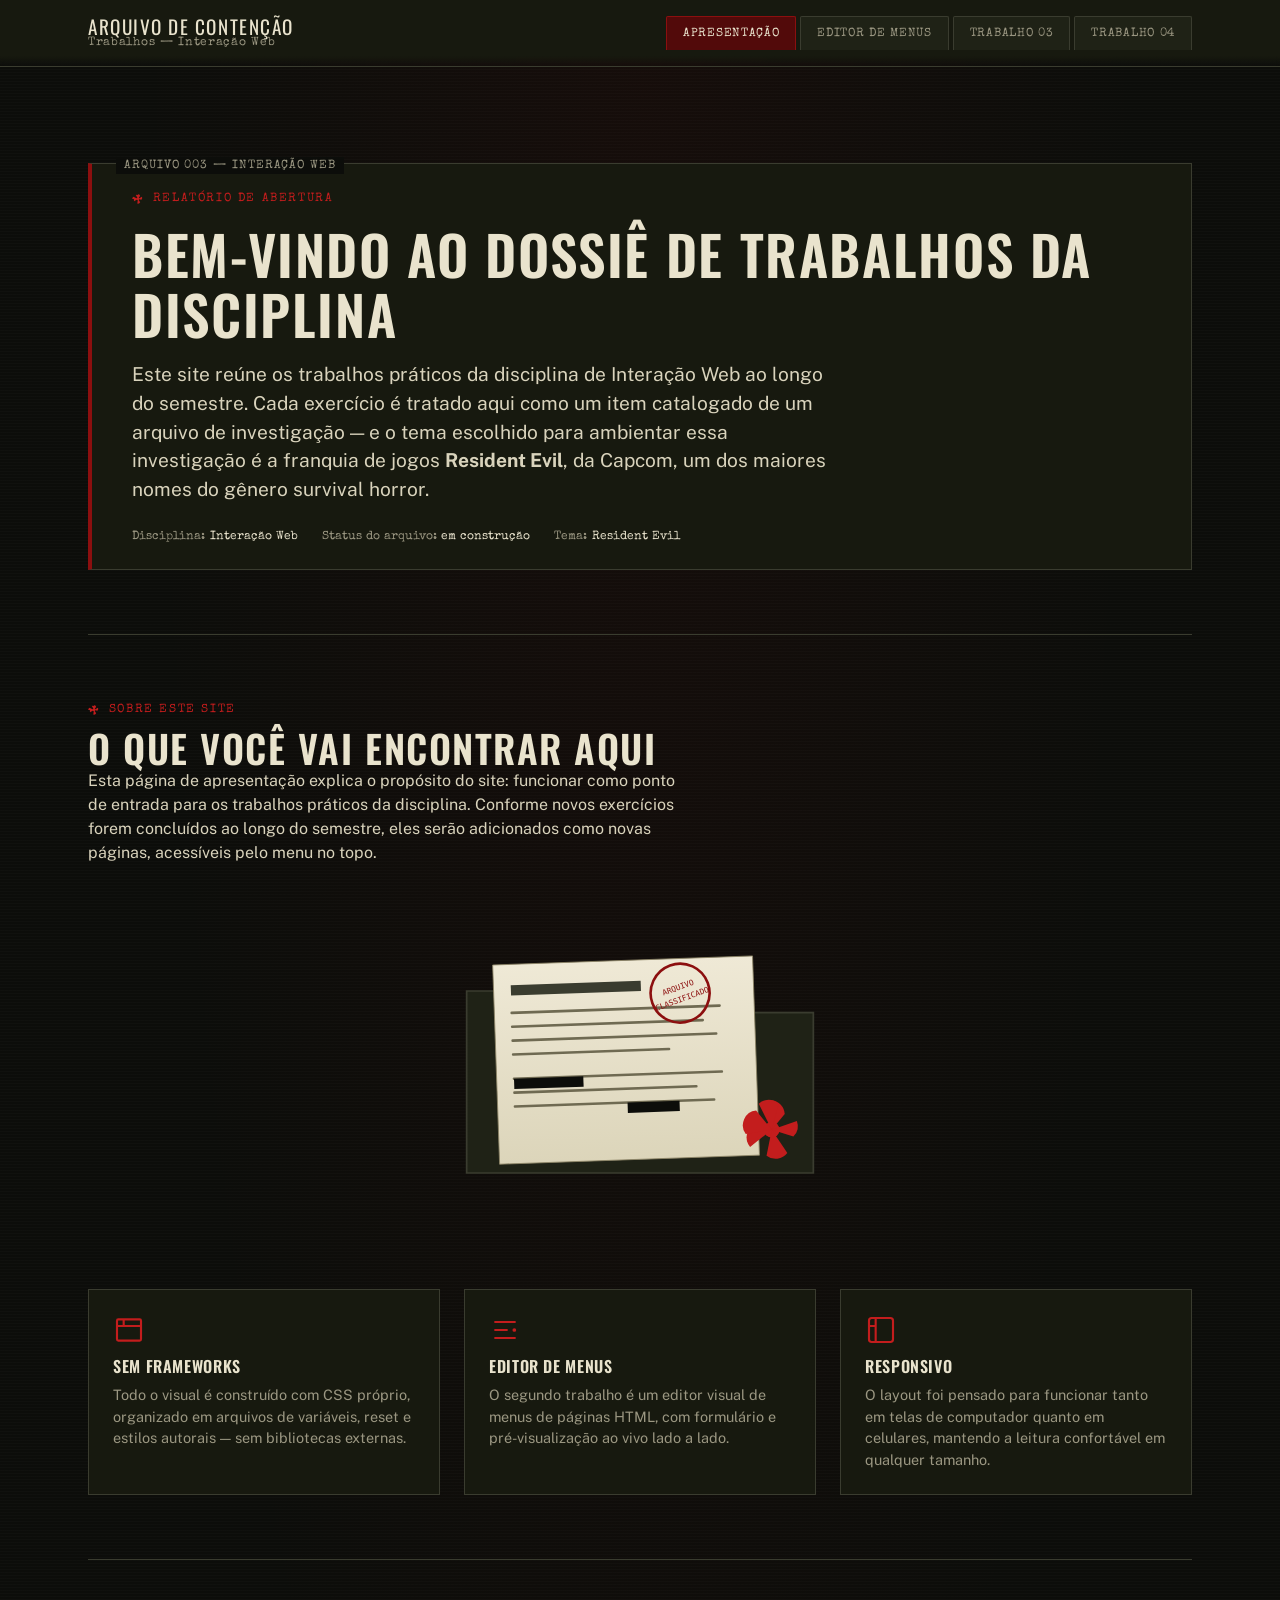
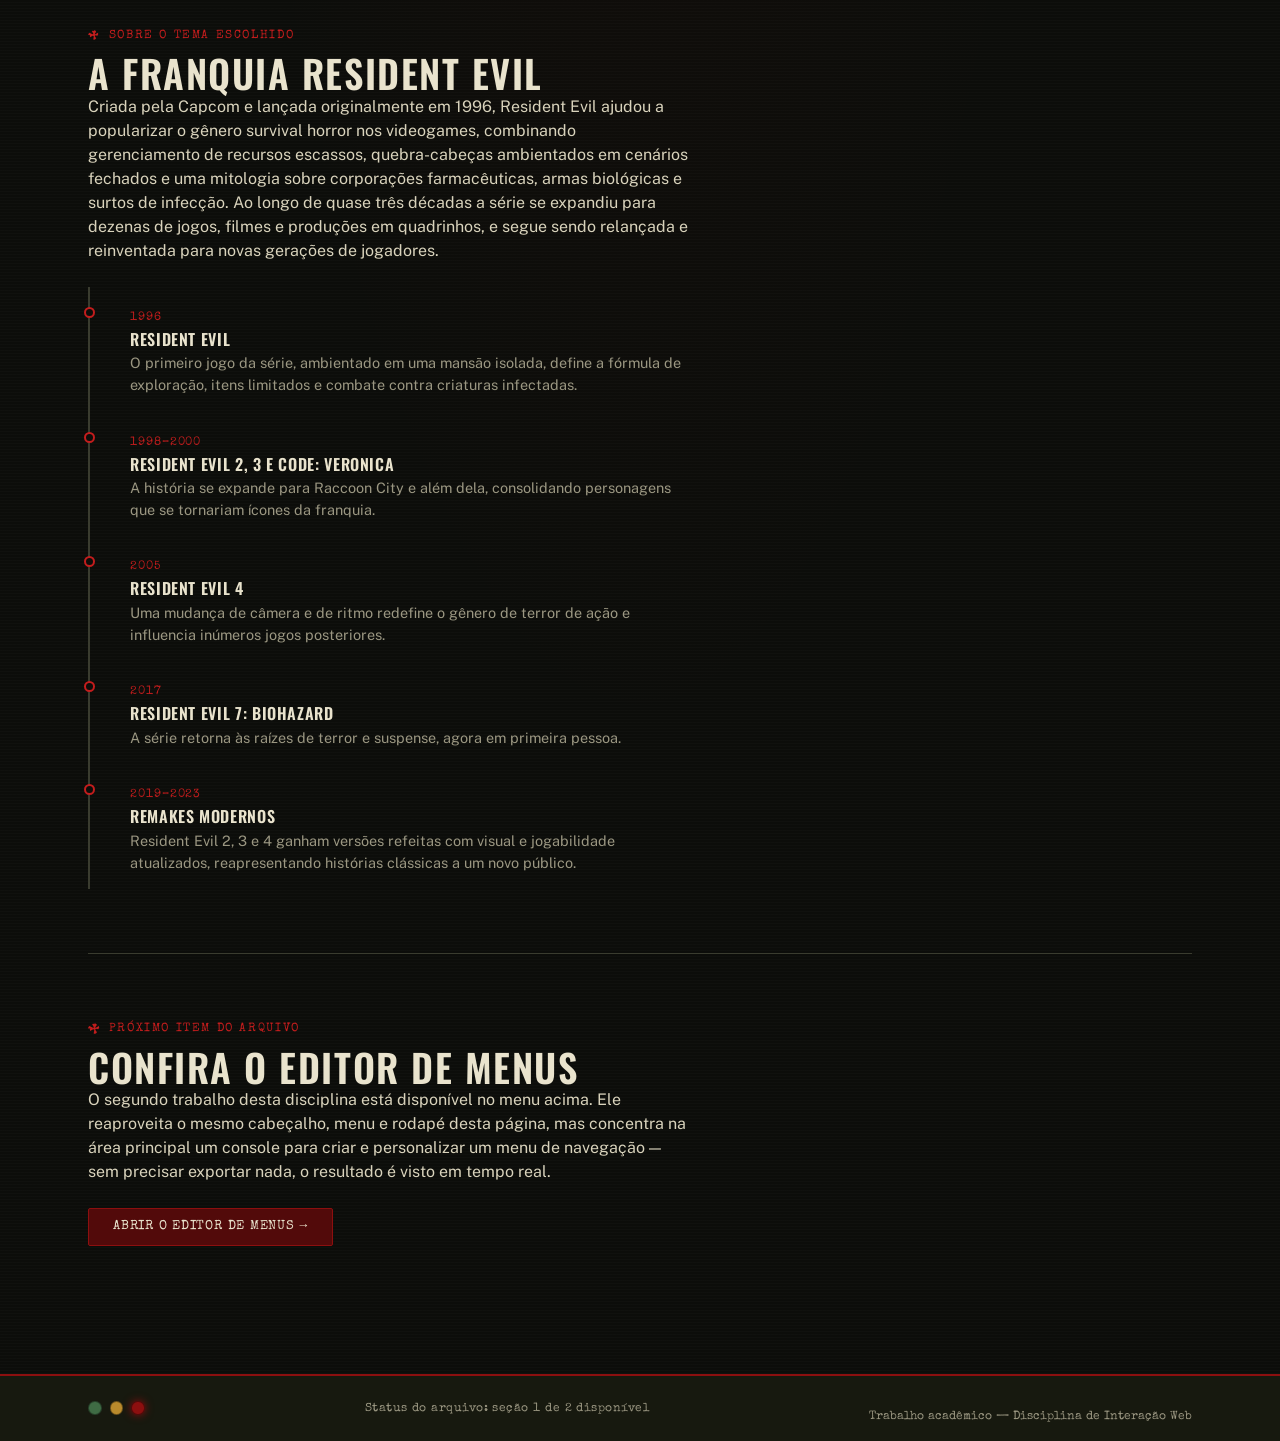
==== index.html @ 489d4659 "First work of Interaction Design" ====
<!DOCTYPE html>
<html lang="pt-BR">
<head>
<meta charset="UTF-8">
<meta name="viewport" content="width=device-width, initial-scale=1.0">
<title>Arquivo de Contenção — Interação Web</title>
<meta name="description" content="Site de apresentação dos trabalhos da disciplina de Interação Web, com tema inspirado na franquia de jogos Resident Evil.">
<link rel="preconnect" href="https://fonts.googleapis.com">
<link rel="preconnect" href="https://fonts.gstatic.com" crossorigin>
<link href="https://fonts.googleapis.com/css2?family=Oswald:wght@500;600;700&family=Public+Sans:wght@400;500;600&family=Special+Elite&display=swap" rel="stylesheet">
<link rel="stylesheet" href="css/variables.css">
<link rel="stylesheet" href="css/reset.css">
<link rel="stylesheet" href="css/base.css">
<link rel="stylesheet" href="css/layout.css">
<link rel="stylesheet" href="css/components.css">
</head>
<body>
<a class="skip-link" href="#conteudo">Pular para o conteúdo</a>

<header class="site-header">
  <div class="wrap site-header__bar">
    <div class="brand">      
      <span class="brand__text">
        <span class="brand__title">Arquivo de Contenção</span>
        <span class="brand__subtitle">Trabalhos — Interação Web</span>
      </span>
    </div>

    <nav class="site-nav" aria-label="Navegação principal">
      <ul class="site-nav__list">
        <li><a class="site-nav__link" href="index.html" aria-current="page">Apresentação</a></li>
        <li><a class="site-nav__link" href="editor.html">Editor de Menus</a></li>
        <li><a class="site-nav__link" href="#" aria-disabled="true" title="Ainda não publicado">Trabalho 03 <span class="visually-hidden">(em breve)</span></a></li>
        <li><a class="site-nav__link" href="#" aria-disabled="true" title="Ainda não publicado">Trabalho 04 <span class="visually-hidden">(em breve)</span></a></li>
      </ul>
    </nav>
  </div>
</header>

<main class="site-main" id="conteudo">
  <div class="wrap">

    <section class="section hero" aria-labelledby="hero-title">
      <div class="hero__file">
        <p class="eyebrow">Relatório de abertura</p>
        <h1 class="hero__title" id="hero-title">Bem-vindo ao dossiê de trabalhos da disciplina</h1>
        <p class="hero__lede">
          Este site reúne os trabalhos práticos da disciplina de Interação Web ao longo do
          semestre. Cada exercício é tratado aqui como um item catalogado de um arquivo de
          investigação — e o tema escolhido para ambientar essa investigação é a franquia de
          jogos <strong>Resident Evil</strong>, da Capcom, um dos maiores nomes do gênero
          survival horror.
        </p>
        <dl class="hero__meta">
          <div><dt>Disciplina:</dt><dd>Interação Web</dd></div>
          <div><dt>Status do arquivo:</dt><dd>em construção</dd></div>
          <div><dt>Tema:</dt><dd>Resident Evil</dd></div>
        </dl>
      </div>
    </section>

    <section class="section" aria-labelledby="sobre-site-title">
      <div class="section__head">
        <p class="eyebrow">Sobre este site</p>
        <h2 id="sobre-site-title">O que você vai encontrar aqui</h2>
        <p>
          Esta página de apresentação explica o propósito do site: funcionar como ponto de
          entrada para os trabalhos práticos da disciplina. Conforme novos exercícios forem
          concluídos ao longo do semestre, eles serão adicionados como novas páginas,
          acessíveis pelo menu no topo.
        </p>
      </div>

      <img class="hero-figure" src="img/hero-dossier.svg" alt="Ilustração de uma pasta de arquivo aberta com um relatório datilografado, um carimbo de classificado e um marcador de biorrisco" width="480" height="360" loading="lazy">

      <div class="card-grid card-grid--spaced">
        <article class="card">
          <svg class="card__icon" viewBox="0 0 24 24" fill="none" stroke="currentColor" stroke-width="1.6" aria-hidden="true"><rect x="3" y="4" width="18" height="16" rx="1"/><path d="M3 9h18M8 4v5"/></svg>
          <h3>Sem frameworks</h3>
          <p>Todo o visual é construído com CSS próprio, organizado em arquivos de variáveis, reset e estilos autorais — sem bibliotecas externas.</p>
        </article>
        <article class="card">
          <svg class="card__icon" viewBox="0 0 24 24" fill="none" stroke="currentColor" stroke-width="1.6" aria-hidden="true"><path d="M4 6h16M4 12h10M4 18h16"/><circle cx="19" cy="12" r="1.4" fill="currentColor" stroke="none"/></svg>
          <h3>Editor de menus</h3>
          <p>O segundo trabalho é um editor visual de menus de páginas HTML, com formulário e pré-visualização ao vivo lado a lado.</p>
        </article>
        <article class="card">
          <svg class="card__icon" viewBox="0 0 24 24" fill="none" stroke="currentColor" stroke-width="1.6" aria-hidden="true"><rect x="3" y="3" width="18" height="18" rx="2"/><path d="M8 3v18M3 9h5"/></svg>
          <h3>Responsivo</h3>
          <p>O layout foi pensado para funcionar tanto em telas de computador quanto em celulares, mantendo a leitura confortável em qualquer tamanho.</p>
        </article>
      </div>
    </section>

    <section class="section" aria-labelledby="franquia-title">
      <div class="section__head">
        <p class="eyebrow">Sobre o tema escolhido</p>
        <h2 id="franquia-title">A franquia Resident Evil</h2>
        <p>
          Criada pela Capcom e lançada originalmente em 1996, Resident Evil ajudou a
          popularizar o gênero survival horror nos videogames, combinando gerenciamento de
          recursos escassos, quebra-cabeças ambientados em cenários fechados e uma mitologia
          sobre corporações farmacêuticas, armas biológicas e surtos de infecção. Ao longo de
          quase três décadas a série se expandiu para dezenas de jogos, filmes e produções em
          quadrinhos, e segue sendo relançada e reinventada para novas gerações de jogadores.
        </p>
      </div>

      <ol class="timeline">
        <li class="timeline__entry">
          <span class="timeline__year">1996</span>
          <h3>Resident Evil</h3>
          <p>O primeiro jogo da série, ambientado em uma mansão isolada, define a fórmula de exploração, itens limitados e combate contra criaturas infectadas.</p>
        </li>
        <li class="timeline__entry">
          <span class="timeline__year">1998–2000</span>
          <h3>Resident Evil 2, 3 e Code: Veronica</h3>
          <p>A história se expande para Raccoon City e além dela, consolidando personagens que se tornariam ícones da franquia.</p>
        </li>
        <li class="timeline__entry">
          <span class="timeline__year">2005</span>
          <h3>Resident Evil 4</h3>
          <p>Uma mudança de câmera e de ritmo redefine o gênero de terror de ação e influencia inúmeros jogos posteriores.</p>
        </li>
        <li class="timeline__entry">
          <span class="timeline__year">2017</span>
          <h3>Resident Evil 7: Biohazard</h3>
          <p>A série retorna às raízes de terror e suspense, agora em primeira pessoa.</p>
        </li>
        <li class="timeline__entry">
          <span class="timeline__year">2019–2023</span>
          <h3>Remakes modernos</h3>
          <p>Resident Evil 2, 3 e 4 ganham versões refeitas com visual e jogabilidade atualizados, reapresentando histórias clássicas a um novo público.</p>
        </li>
      </ol>
    </section>

    <section class="section" aria-labelledby="proximo-title">
      <div class="section__head">
        <p class="eyebrow">Próximo item do arquivo</p>
        <h2 id="proximo-title">Confira o editor de menus</h2>
        <p>
          O segundo trabalho desta disciplina está disponível no menu acima. Ele reaproveita o
          mesmo cabeçalho, menu e rodapé desta página, mas concentra na área principal um
          console para criar e personalizar um menu de navegação — sem precisar exportar nada,
          o resultado é visto em tempo real.
        </p>
      </div>
      <a class="btn" href="editor.html">Abrir o editor de menus →</a>
    </section>

  </div>
</main>

<footer class="site-footer">
  <div class="wrap status-bar">
    <div class="status-bar__ampoules" aria-hidden="true">
      <span class="ampoule ampoule--safe"></span>
      <span class="ampoule ampoule--caution"></span>
      <span class="ampoule ampoule--danger"></span>
    </div>
    <p class="status-bar__text">Status do arquivo: seção 1 de 2 disponível</p>
    <p class="site-footer__credit">Trabalho acadêmico — Disciplina de Interação Web</p>
  </div>
</footer>

</body>
</html>
---- css/variables.css ----
/* ==========================================================================
   variables.css
   Tokens de design do site. Todo o restante do CSS deve consumir estas
   variáveis em vez de valores soltos, para manter consistência visual.
   ========================================================================== */

:root {
  /* --- Cores base ------------------------------------------------------- */
  --color-void:        #0c0d0a;  /* fundo principal, quase preto */
  --color-panel:        #17190f;  /* painéis, cartões, cabeçalho */
  --color-panel-raised: #1f2216;  /* elementos "acima" do painel */
  --color-line:         #3a3c2f;  /* linhas divisórias sutis */
  --color-line-strong:  #565a44;  /* linhas divisórias em destaque */

  --color-paper:   #e9e3cd;  /* "papel" de arquivo datilografado */
  --color-ink:     #d9d3bc;  /* texto claro sobre fundo escuro */
  --color-ink-dim: #9b9782;  /* texto secundário sobre fundo escuro */

  --color-blood:        #8c0f0f;  /* vermelho principal */
  --color-blood-bright: #c31d1d;  /* vermelho de destaque / hover */
  --color-blood-deep:   #520a0a;  /* vermelho escuro / sombras */

  --color-amber:  #a9822f;  /* dourado envelhecido, uso decorativo */

  --color-status-safe:    #3f6b44;
  --color-status-caution: #b98a2c;
  --color-status-danger:  #8c0f0f;

  --color-focus: #e2c14c; /* contorno de foco de teclado, alto contraste */

  /* --- Tipografia --------------------------------------------------------
     "display": títulos condensados, estilo estêncil militar
     "body":    texto corrido, legível
     "type":    máquina de escrever, usado em pequenas doses (rótulos, tags)
  -------------------------------------------------------------------------- */
  --font-display: 'Oswald', 'Arial Narrow', sans-serif;
  --font-body:    'Public Sans', -apple-system, BlinkMacSystemFont, 'Segoe UI', sans-serif;
  --font-type:    'Special Elite', 'Courier New', monospace;

  --fs-2xs: 0.72rem;
  --fs-xs:  0.8rem;
  --fs-sm:  0.9rem;
  --fs-md:  1rem;
  --fs-lg:  1.2rem;
  --fs-xl:  1.6rem;
  --fs-2xl: 2.4rem;
  --fs-3xl: 3.4rem;

  /* --- Espaçamento -------------------------------------------------------- */
  --space-3xs: 0.25rem;
  --space-2xs: 0.5rem;
  --space-xs:  0.75rem;
  --space-sm:  1rem;
  --space-md:  1.5rem;
  --space-lg:  2.5rem;
  --space-xl:  4rem;
  --space-2xl: 6rem;

  /* --- Layout --------------------------------------------------------- */
  --content-width: 72rem;
  --radius-sm: 2px;
  --radius-md: 4px;
  --border-hairline: 1px solid var(--color-line);

  /* --- Movimento --------------------------------------------------------- */
  --ease-out: cubic-bezier(0.16, 1, 0.3, 1);
  --dur-fast: 150ms;
  --dur-med:  400ms;

  /* Ícone de biorrisco (símbolo genérico de domínio público) usado como
     máscara CSS em pequenos rótulos. */
  --icon-biohazard: url("data:image/svg+xml,%3Csvg xmlns='http://www.w3.org/2000/svg' viewBox='0 0 100 100'%3E%3Cg fill='%23000'%3E%3Ccircle cx='50' cy='50' r='10'/%3E%3Cpath d='M50 50 L50 10 A20 20 0 0 1 68 22 Z'/%3E%3Cpath d='M50 50 L83 32 A20 20 0 0 1 78 56 Z'/%3E%3Cpath d='M50 50 L68 78 A20 20 0 0 1 44 88 Z'/%3E%3Cpath d='M50 50 L17 68 A20 20 0 0 1 22 44 Z'/%3E%3Cpath d='M50 50 L32 17 A20 20 0 0 1 56 22 Z'/%3E%3Cpath d='M50 50 L2 50 A20 20 0 0 1 12 32 Z'/%3E%3C/g%3E%3C/svg%3E");
}

@media (prefers-reduced-motion: reduce) {
  :root {
    --dur-fast: 0ms;
    --dur-med: 0ms;
  }
}
---- css/base.css ----
/* ==========================================================================
   base.css
   Estilos de base: tipografia, cores globais, elementos de texto.
   ========================================================================== */

body {
  background-color: var(--color-void);
  color: var(--color-ink);
  font-family: var(--font-body);
  font-size: var(--fs-md);
  background-image:
    radial-gradient(ellipse at top, rgba(140, 15, 15, 0.08), transparent 55%),
    repeating-linear-gradient(180deg, rgba(255,255,255,0.015) 0px, rgba(255,255,255,0.015) 1px, transparent 1px, transparent 3px);
}

h1, h2, h3, h4 {
  font-family: var(--font-display);
  text-transform: uppercase;
  letter-spacing: 0.04em;
  font-weight: 600;
  color: var(--color-paper);
  line-height: 1.1;
}

h1 { font-size: var(--fs-3xl); letter-spacing: 0.03em; }
h2 { font-size: var(--fs-2xl); }
h3 { font-size: var(--fs-xl); }
h4 { font-size: var(--fs-lg); }

p {
  max-width: 62ch;
}

p + p {
  margin-top: var(--space-sm);
}

a {
  color: var(--color-blood-bright);
  border-bottom: 1px solid transparent;
  transition: border-color var(--dur-fast) var(--ease-out), color var(--dur-fast) var(--ease-out);
}

a:hover,
a:focus-visible {
  border-color: currentColor;
}

.eyebrow {
  display: inline-flex;
  align-items: center;
  gap: var(--space-2xs);
  font-family: var(--font-type);
  font-size: var(--fs-2xs);
  letter-spacing: 0.14em;
  text-transform: uppercase;
  color: var(--color-blood-bright);
}

.eyebrow::before {
  content: '';
  width: 1.1em;
  height: 1.1em;
  background: currentColor;
  -webkit-mask: var(--icon-biohazard) center / contain no-repeat;
          mask: var(--icon-biohazard) center / contain no-repeat;
}

.stamp {
  font-family: var(--font-type);
  font-size: var(--fs-xs);
  color: var(--color-status-danger);
  border: 2px solid var(--color-status-danger);
  padding: var(--space-3xs) var(--space-xs);
  display: inline-block;
  transform: rotate(-3deg);
  letter-spacing: 0.1em;
  border-radius: var(--radius-sm);
}

.redacted {
  background: var(--color-void);
  color: var(--color-void);
  border-radius: 1px;
  user-select: none;
}

.visually-hidden {
  position: absolute;
  width: 1px;
  height: 1px;
  padding: 0;
  margin: -1px;
  overflow: hidden;
  clip: rect(0, 0, 0, 0);
  white-space: nowrap;
  border: 0;
}

.skip-link {
  position: absolute;
  left: var(--space-sm);
  top: -3rem;
  background: var(--color-blood);
  color: var(--color-paper);
  padding: var(--space-2xs) var(--space-sm);
  z-index: 100;
  transition: top var(--dur-fast) var(--ease-out);
}

.skip-link:focus {
  top: var(--space-sm);
}
---- css/layout.css ----
/* ==========================================================================
   layout.css
   Estrutura de página: cabeçalho, menu, área principal e rodapé.
   O site é montado em uma única coluna, com largura de leitura limitada.
   ========================================================================== */

.wrap {
  width: 100%;
  max-width: var(--content-width);
  margin-inline: auto;
  padding-inline: var(--space-md);
}

/* ---------- Cabeçalho -------------------------------------------------- */

.site-header {
  position: sticky;
  top: 0;
  z-index: 20;
  background: linear-gradient(180deg, var(--color-panel) 0%, var(--color-panel) 85%, transparent);
  border-bottom: var(--border-hairline);
  backdrop-filter: blur(2px);
}

.site-header__bar {
  display: flex;
  align-items: center;
  justify-content: space-between;
  gap: var(--space-md);
  padding-block: var(--space-sm);
  flex-wrap: wrap;
}

.brand {
  display: flex;
  align-items: center;
  gap: var(--space-xs);
}

.brand__text {
  display: flex;
  flex-direction: column;
  line-height: 1.1;
}

.brand__title {
  font-family: var(--font-display);
  font-size: var(--fs-lg);
  letter-spacing: 0.08em;
  text-transform: uppercase;
  color: var(--color-paper);
}

.brand__subtitle {
  font-family: var(--font-type);
  font-size: var(--fs-2xs);
  color: var(--color-ink-dim);
  letter-spacing: 0.06em;
}

/* ---------- Navegação (abas de dossiê) --------------------------------- */

.site-nav__list {
  display: flex;
  flex-wrap: wrap;
  gap: var(--space-3xs);
}

.site-nav__link {
  display: inline-flex;
  align-items: center;
  gap: var(--space-3xs);
  font-family: var(--font-type);
  font-size: var(--fs-2xs);
  letter-spacing: 0.06em;
  text-transform: uppercase;
  color: var(--color-ink-dim);
  padding: var(--space-2xs) var(--space-sm);
  border: 1px solid var(--color-line);
  border-bottom: none;
  border-radius: var(--radius-sm) var(--radius-sm) 0 0;
  background: var(--color-panel-raised);
}

.site-nav__link:hover,
.site-nav__link:focus-visible {
  color: var(--color-paper);
  border-color: var(--color-line-strong);
}

.site-nav__link[aria-current='page'] {
  color: var(--color-paper);
  background: var(--color-blood-deep);
  border-color: var(--color-blood);
}

/* ---------- Área principal --------------------------------------------- */

.site-main {
  padding-block: var(--space-2xl) var(--space-xl);
}

.section {
  padding-block: var(--space-xl);
  border-top: var(--border-hairline);
}

.section:first-child {
  border-top: none;
  padding-top: 0;
}

.section--flush {
  padding-top: 0;
}

.section__head {
  margin-bottom: var(--space-md);
  max-width: 60ch;
}

.section__head h2 {
  margin-top: var(--space-3xs);
}

/* ---------- Rodapé (barra de status) ------------------------------------ */

.site-footer {
  border-top: 2px solid var(--color-blood);
  background: var(--color-panel);
}

.status-bar {
  display: flex;
  align-items: center;
  gap: var(--space-md);
  padding-block: var(--space-sm);
  flex-wrap: wrap;
  justify-content: space-between;
}

.status-bar__ampoules {
  display: flex;
  gap: var(--space-2xs);
}

.ampoule {
  width: 0.85rem;
  height: 0.85rem;
  border-radius: 50%;
  border: 1px solid rgba(0,0,0,0.4);
}

.ampoule--safe    { background: var(--color-status-safe); }
.ampoule--caution { background: var(--color-status-caution); }
.ampoule--danger  { background: var(--color-status-danger); box-shadow: 0 0 8px var(--color-status-danger); }

.status-bar__text {
  font-family: var(--font-type);
  font-size: var(--fs-2xs);
  color: var(--color-ink-dim);
  letter-spacing: 0.04em;
}

.site-footer__credit {
  font-family: var(--font-type);
  font-size: var(--fs-2xs);
  color: var(--color-ink-dim);
}

/* ---------- Responsivo --------------------------------------------------- */

@media (max-width: 40rem) {
  h1 { font-size: 2.1rem; }
  h2 { font-size: 1.5rem; }

  .site-header__bar {
    flex-direction: column;
    align-items: flex-start;
  }

  .site-nav__list {
    width: 100%;
  }

  .site-nav__link {
    flex: 1 1 auto;
    justify-content: center;
    text-align: center;
  }

  .status-bar {
    flex-direction: column;
    align-items: flex-start;
    gap: var(--space-2xs);
  }
}
---- css/components.css ----
/* ==========================================================================
   components.css
   Peças reutilizáveis: hero, linha do tempo (elemento de assinatura),
   cartões de conteúdo e botões.
   ========================================================================== */

/* ---------- Hero -------------------------------------------------------- */

.hero {
  display: grid;
  gap: var(--space-md);
}

.hero__file {
  background: var(--color-panel);
  border: var(--border-hairline);
  border-left: 4px solid var(--color-blood);
  padding: var(--space-md) var(--space-lg);
  position: relative;
}

.hero__file::before {
  content: 'ARQUIVO 003 — INTERAÇÃO WEB';
  position: absolute;
  top: -0.65em;
  left: var(--space-md);
  background: var(--color-void);
  padding-inline: var(--space-2xs);
  font-family: var(--font-type);
  font-size: var(--fs-2xs);
  color: var(--color-ink-dim);
  letter-spacing: 0.08em;
}

.hero__title {
  margin-top: var(--space-xs);
}

.hero__lede {
  margin-top: var(--space-sm);
  color: var(--color-ink);
  font-size: var(--fs-lg);
  max-width: 58ch;
}

.hero__meta {
  margin-top: var(--space-md);
  display: flex;
  gap: var(--space-md);
  flex-wrap: wrap;
  font-family: var(--font-type);
  font-size: var(--fs-2xs);
  color: var(--color-ink-dim);
}

.hero__meta dt {
  color: var(--color-ink-dim);
}

.hero__meta div {
  display: flex;
  gap: 0.4em;
}

.hero__meta dd {
  color: var(--color-paper);
}

/* ---------- Grade de cartões -------------------------------------------- */

.card-grid {
  display: grid;
  grid-template-columns: repeat(auto-fit, minmax(15rem, 1fr));
  gap: var(--space-md);
}

.card-grid--spaced {
  margin-top: var(--space-lg);
}

.hero-figure {
  max-width: 26rem;
  margin-inline: auto;
}

.card {
  background: var(--color-panel);
  border: var(--border-hairline);
  padding: var(--space-md);
  transition: border-color var(--dur-fast) var(--ease-out), transform var(--dur-fast) var(--ease-out);
}

.card:hover {
  border-color: var(--color-line-strong);
  transform: translateY(-2px);
}

.card__icon {
  width: 2rem;
  height: 2rem;
  color: var(--color-blood-bright);
  margin-bottom: var(--space-xs);
}

.card h3 {
  font-size: var(--fs-md);
  color: var(--color-paper);
}

.card p {
  margin-top: var(--space-2xs);
  font-size: var(--fs-sm);
  color: var(--color-ink-dim);
}

/* ---------- Linha do tempo (elemento de assinatura) ---------------------
   Ordem cronológica real dos lançamentos: aqui a numeração e as datas
   carregam informação verdadeira, por isso marcadores sequenciais fazem
   sentido nesta seção específica.
   ------------------------------------------------------------------------ */

.timeline {
  position: relative;
  margin-top: var(--space-md);
  padding-left: var(--space-lg);
  border-left: 2px solid var(--color-line);
}

.timeline__entry {
  position: relative;
  padding-block: var(--space-sm);
}

.timeline__entry::before {
  content: '';
  position: absolute;
  left: calc(var(--space-lg) * -1 - 6px);
  top: calc(var(--space-sm) + 4px);
  width: 11px;
  height: 11px;
  background: var(--color-void);
  border: 2px solid var(--color-blood-bright);
  border-radius: 50%;
}

.timeline__year {
  font-family: var(--font-type);
  font-size: var(--fs-2xs);
  color: var(--color-blood-bright);
  letter-spacing: 0.08em;
}

.timeline__entry h3 {
  margin-top: var(--space-3xs);
  font-size: var(--fs-md);
}

.timeline__entry p {
  margin-top: var(--space-3xs);
  font-size: var(--fs-sm);
  color: var(--color-ink-dim);
}

/* ---------- Botões -------------------------------------------------------- */

.btn {
  display: inline-flex;
  align-items: center;
  gap: var(--space-2xs);
  font-family: var(--font-type);
  font-size: var(--fs-xs);
  letter-spacing: 0.06em;
  text-transform: uppercase;
  padding: var(--space-2xs) var(--space-md);
  border: 1px solid var(--color-blood);
  color: var(--color-paper);
  background: var(--color-blood-deep);
  border-radius: var(--radius-sm);
  transition: background var(--dur-fast) var(--ease-out), border-color var(--dur-fast) var(--ease-out);
}

.btn:hover,
.btn:focus-visible {
  background: var(--color-blood);
  border-color: var(--color-blood-bright);
}

.btn--ghost {
  background: transparent;
  border-color: var(--color-line);
  color: var(--color-ink-dim);
}

.btn--ghost:hover,
.btn--ghost:focus-visible {
  border-color: var(--color-line-strong);
  color: var(--color-paper);
  background: var(--color-panel-raised);
}

.btn:disabled {
  opacity: 0.4;
  cursor: not-allowed;
  background: var(--color-panel-raised);
  border-color: var(--color-line);
}

/* ---------- Nota lateral / dica -------------------------------------------- */

.note {
  border: 1px dashed var(--color-line-strong);
  padding: var(--space-sm) var(--space-md);
  font-size: var(--fs-sm);
  color: var(--color-ink-dim);
  background: rgba(140, 15, 15, 0.06);
}

.note strong {
  color: var(--color-paper);
}
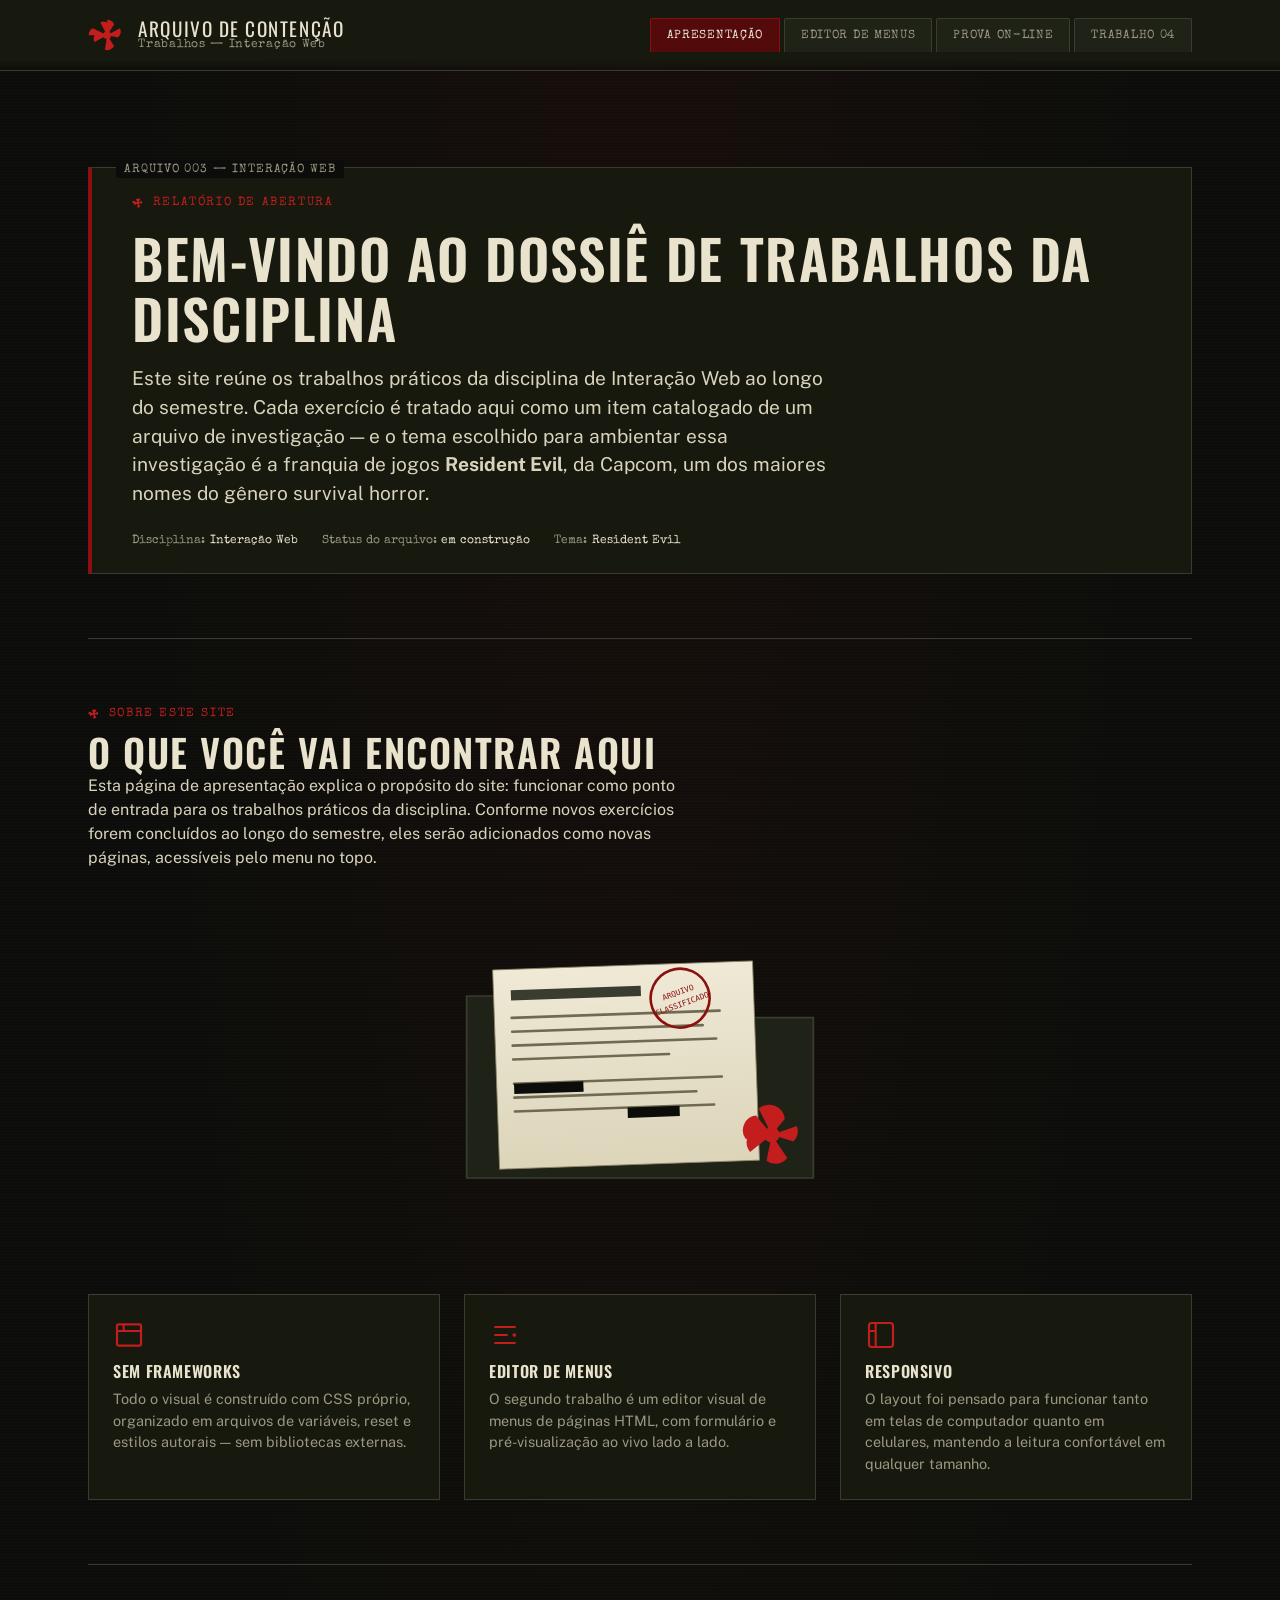
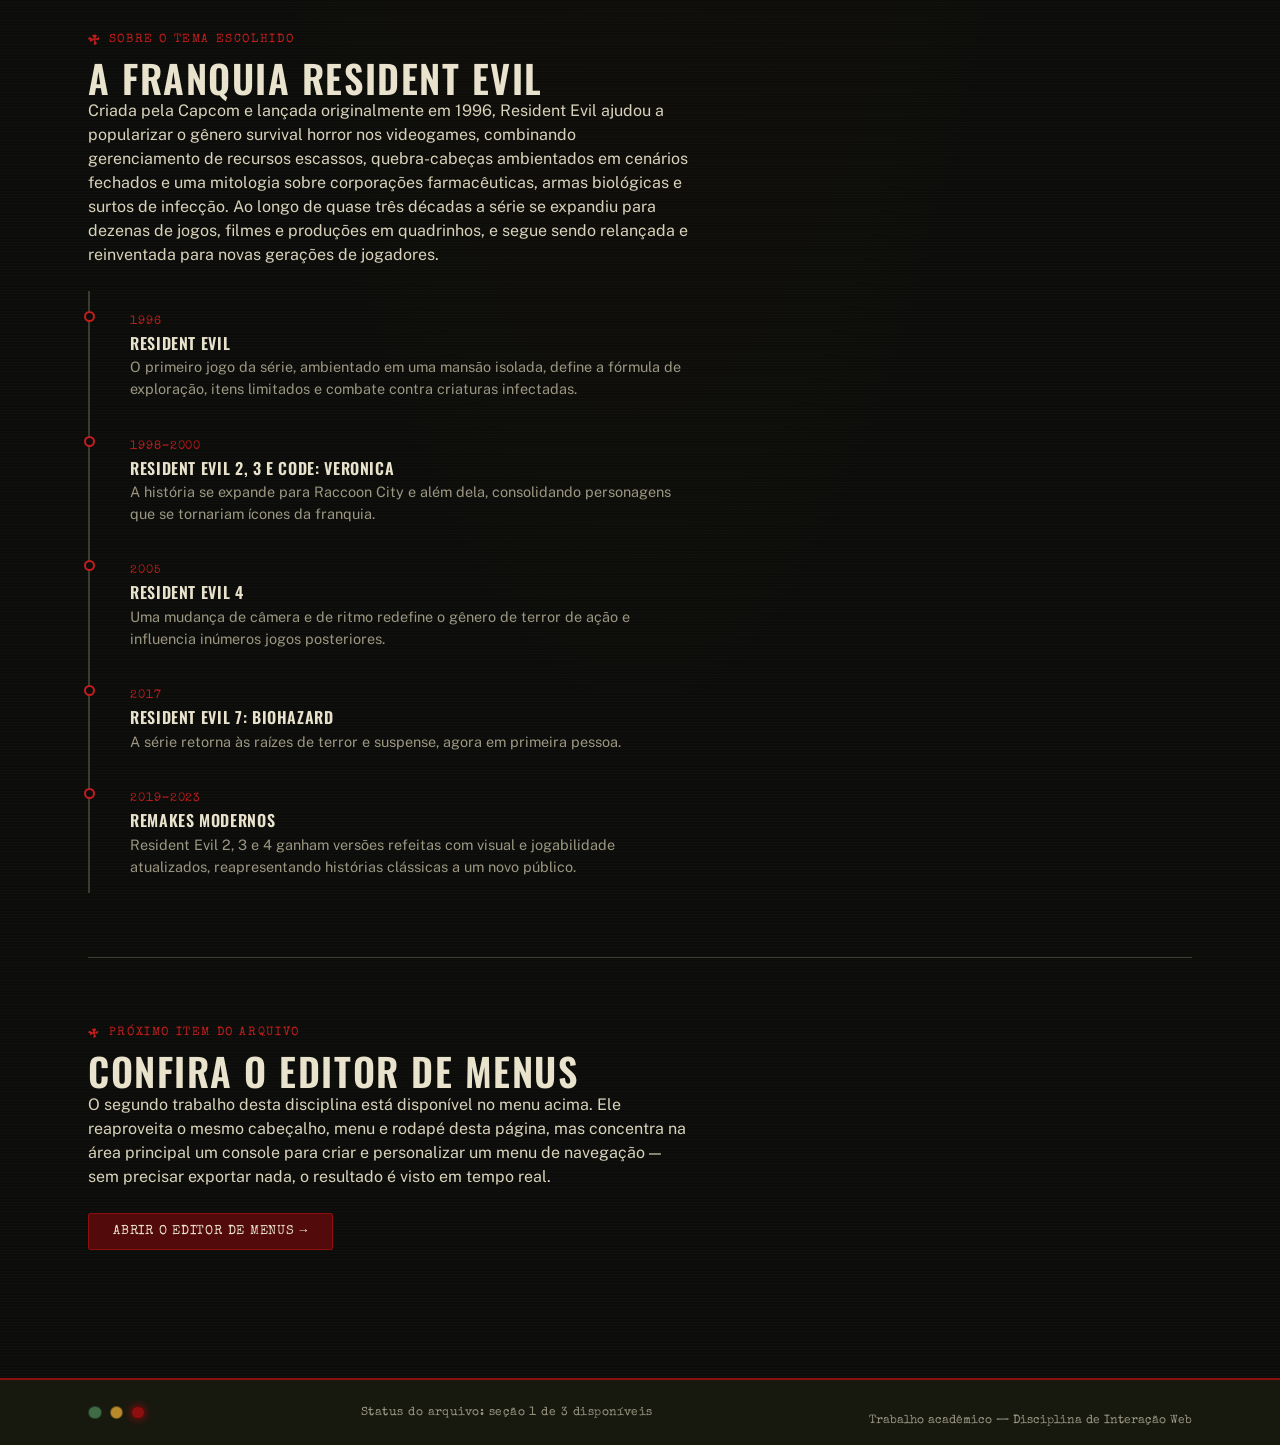
==== commit 75ad0b71: "Trabalho-Part-2" ====
--- a/index.html
+++ b/index.html
@@ -13,29 +13,12 @@
 <link rel="stylesheet" href="css/base.css">
 <link rel="stylesheet" href="css/layout.css">
 <link rel="stylesheet" href="css/components.css">
+<script src="js/site-components.js" defer></script>
 </head>
 <body>
 <a class="skip-link" href="#conteudo">Pular para o conteúdo</a>
 
-<header class="site-header">
-  <div class="wrap site-header__bar">
-    <div class="brand">      
-      <span class="brand__text">
-        <span class="brand__title">Arquivo de Contenção</span>
-        <span class="brand__subtitle">Trabalhos — Interação Web</span>
-      </span>
-    </div>
-
-    <nav class="site-nav" aria-label="Navegação principal">
-      <ul class="site-nav__list">
-        <li><a class="site-nav__link" href="index.html" aria-current="page">Apresentação</a></li>
-        <li><a class="site-nav__link" href="editor.html">Editor de Menus</a></li>
-        <li><a class="site-nav__link" href="#" aria-disabled="true" title="Ainda não publicado">Trabalho 03 <span class="visually-hidden">(em breve)</span></a></li>
-        <li><a class="site-nav__link" href="#" aria-disabled="true" title="Ainda não publicado">Trabalho 04 <span class="visually-hidden">(em breve)</span></a></li>
-      </ul>
-    </nav>
-  </div>
-</header>
+<site-header></site-header>
 
 <main class="site-main" id="conteudo">
   <div class="wrap">
@@ -152,17 +135,7 @@
   </div>
 </main>
 
-<footer class="site-footer">
-  <div class="wrap status-bar">
-    <div class="status-bar__ampoules" aria-hidden="true">
-      <span class="ampoule ampoule--safe"></span>
-      <span class="ampoule ampoule--caution"></span>
-      <span class="ampoule ampoule--danger"></span>
-    </div>
-    <p class="status-bar__text">Status do arquivo: seção 1 de 2 disponível</p>
-    <p class="site-footer__credit">Trabalho acadêmico — Disciplina de Interação Web</p>
-  </div>
-</footer>
+<site-footer></site-footer>
 
 </body>
 </html>
--- a/css/layout.css
+++ b/css/layout.css
@@ -37,6 +37,13 @@
   gap: var(--space-xs);
 }
 
+.brand__mark {
+  width: 2.4rem;
+  height: 2.4rem;
+  color: var(--color-blood-bright);
+  flex-shrink: 0;
+}
+
 .brand__text {
   display: flex;
   flex-direction: column;
@@ -195,3 +202,17 @@
     gap: var(--space-2xs);
   }
 }
+
+/* ---------- Custom elements do site ---------------------------------------
+   <site-header> e <site-footer> não geram caixa própria: o <header> e o
+   <footer> internos se comportam como filhos diretos do body (o cabeçalho
+   fixo com position: sticky continua funcionando). */
+
+site-header,
+site-footer {
+  display: contents;
+}
+
+site-nav {
+  display: block;
+}
